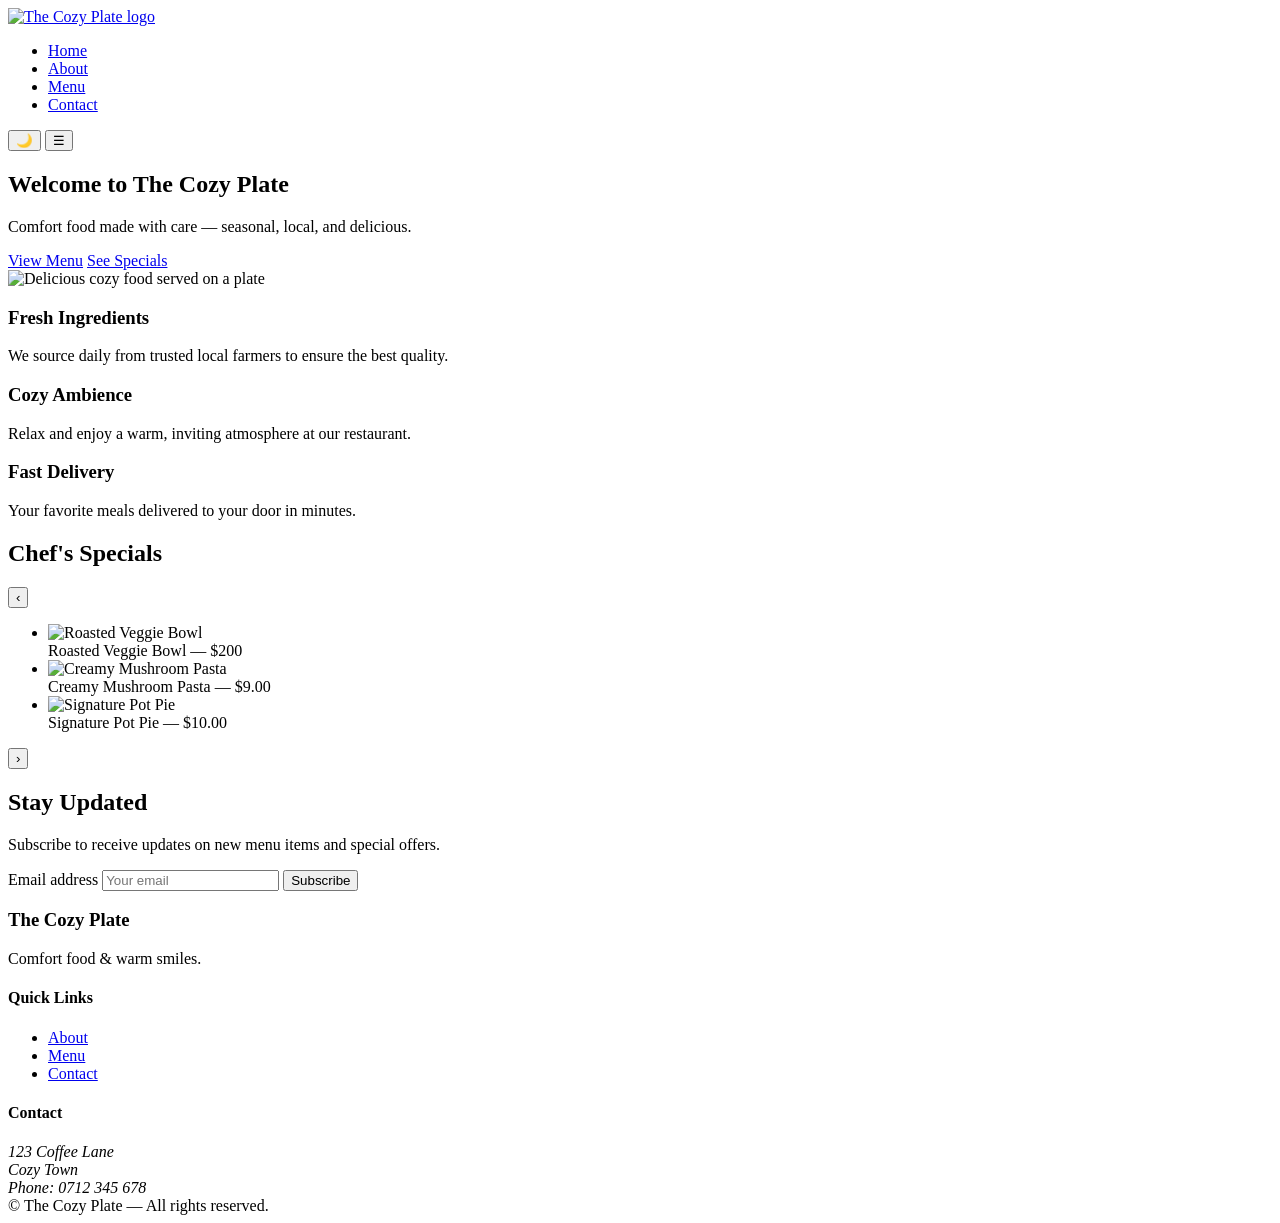
==== index.html @ 81505d91 "Add files via upload" ====
<!doctype html>
<html lang="en">
<head>
  <meta charset="utf-8" />
  <meta name="viewport" content="width=device-width, initial-scale=1" />
  <title>The Cozy Plate — Home</title>
  <link rel="icon" href="favicon.ico" />
  <link rel="stylesheet" href="css/style.css" />
  <meta name="description" content="The Cozy Plate — Comfort food made with care, seasonal and locally sourced." />
</head>

<body>
  <header class="site-header">
    <div class="container header-inner">
      <a href="index.html" class="logo">
        <img src="images/The Cozy Plate logo.jpg" alt="The Cozy Plate logo" />
      </a>

      <nav class="main-nav" aria-label="Main navigation">
        <ul>
          <li><a href="index.html" aria-current="page">Home</a></li>
          <li><a href="about.html">About</a></li>
          <li><a href="services.html">Menu</a></li>
          <li><a href="contact.html">Contact</a></li>
        </ul>
      </nav>

      <div class="controls">
        <button id="themeToggle" class="btn small" aria-label="Toggle dark/light theme">🌙</button>
        <button id="menuToggle" class="btn small menu-btn" aria-label="Toggle navigation menu" aria-expanded="false">☰</button>
      </div>
    </div>
  </header>

  <main>
    <!-- Hero Section -->
    <section class="hero" aria-labelledby="heroTitle">
      <div class="container hero-grid">
        <div class="hero-text">
          <h1 id="heroTitle">Welcome to <span class="accent">The Cozy Plate</span></h1>
          <p>Comfort food made with care — seasonal, local, and delicious.</p>
          <div class="cta-row">
            <a class="btn primary" href="services.html">View Menu</a>
            <a class="btn ghost" href="#carousel">See Specials</a>
          </div>
        </div>
        <div class="hero-media">
          <img src="images/Roasted Veggie Bowl.jpg" alt="Delicious cozy food served on a plate" />
        </div>
      </div>
    </section>

    <!-- Features Section -->
    <section class="features container" aria-label="Our Features">
      <article class="feature-card" aria-labelledby="feature1Title">
        <h3 id="feature1Title">Fresh Ingredients</h3>
        <p>We source daily from trusted local farmers to ensure the best quality.</p>
      </article>

      <article class="feature-card" aria-labelledby="feature2Title">
        <h3 id="feature2Title">Cozy Ambience</h3>
        <p>Relax and enjoy a warm, inviting atmosphere at our restaurant.</p>
      </article>

      <article class="feature-card" aria-labelledby="feature3Title">
        <h3 id="feature3Title">Fast Delivery</h3>
        <p>Your favorite meals delivered to your door in minutes.</p>
      </article>
    </section>

    <!-- Carousel Section -->
    <section id="carousel" class="carousel container" aria-label="Chef's Specials">
      <h2>Chef's Specials</h2>
      <div class="carousel-frame">
        <button class="carousel-btn prev" aria-label="Previous slide">‹</button>

        <ul class="carousel-slides" id="carouselSlides">
          <li class="slide">
            <img src="images/Roasted Veggie Bowl.jpg" alt="Roasted Veggie Bowl" />
            <div class="slide-caption">Roasted Veggie Bowl — $200</div>
          </li>

          <li class="slide">
            <img src="images/mushroom-pasta.jpg" alt="Creamy Mushroom Pasta" />
            <div class="slide-caption">Creamy Mushroom Pasta — $9.00</div>
          </li>

          <li class="slide">
            <img src="images/pot-pie.jpg" alt="Signature Pot Pie" />
            <div class="slide-caption">Signature Pot Pie — $10.00</div>
          </li>
        </ul>

        <button class="carousel-btn next" aria-label="Next slide">›</button>
      </div>
    </section>

    <!-- Newsletter Section -->
    <section class="newsletter container" aria-labelledby="newsletterTitle">
      <h2 id="newsletterTitle">Stay Updated</h2>
      <p>Subscribe to receive updates on new menu items and special offers.</p>

      <form id="signupForm" class="inline-form" novalidate>
        <label for="signupEmail" class="sr-only">Email address</label>
        <input type="email" id="signupEmail" placeholder="Your email" required />
        <button class="btn primary" type="submit">Subscribe</button>
      </form>

      <small id="signupMsg" class="muted" aria-live="polite"></small>
    </section>
  </main>

  <!-- Footer -->
  <footer class="site-footer" aria-label="Footer">
    <div class="container footer-grid">
      <div>
        <h3>The Cozy Plate</h3>
        <p>Comfort food & warm smiles.</p>
      </div>

      <nav>
        <h4>Quick Links</h4>
        <ul class="plain-list">
          <li><a href="about.html">About</a></li>
          <li><a href="services.html">Menu</a></li>
          <li><a href="contact.html">Contact</a></li>
        </ul>
      </nav>

      <div>
        <h4>Contact</h4>
        <address>
          123 Coffee Lane<br />
          Cozy Town<br />
          Phone: 0712 345 678
        </address>
      </div>
    </div>

    <div class="container copyright">
      &copy; <span id="year"></span> The Cozy Plate — All rights reserved.
    </div>
  </footer>

  <script src="js/main.js" defer></script>
</body>
</html>
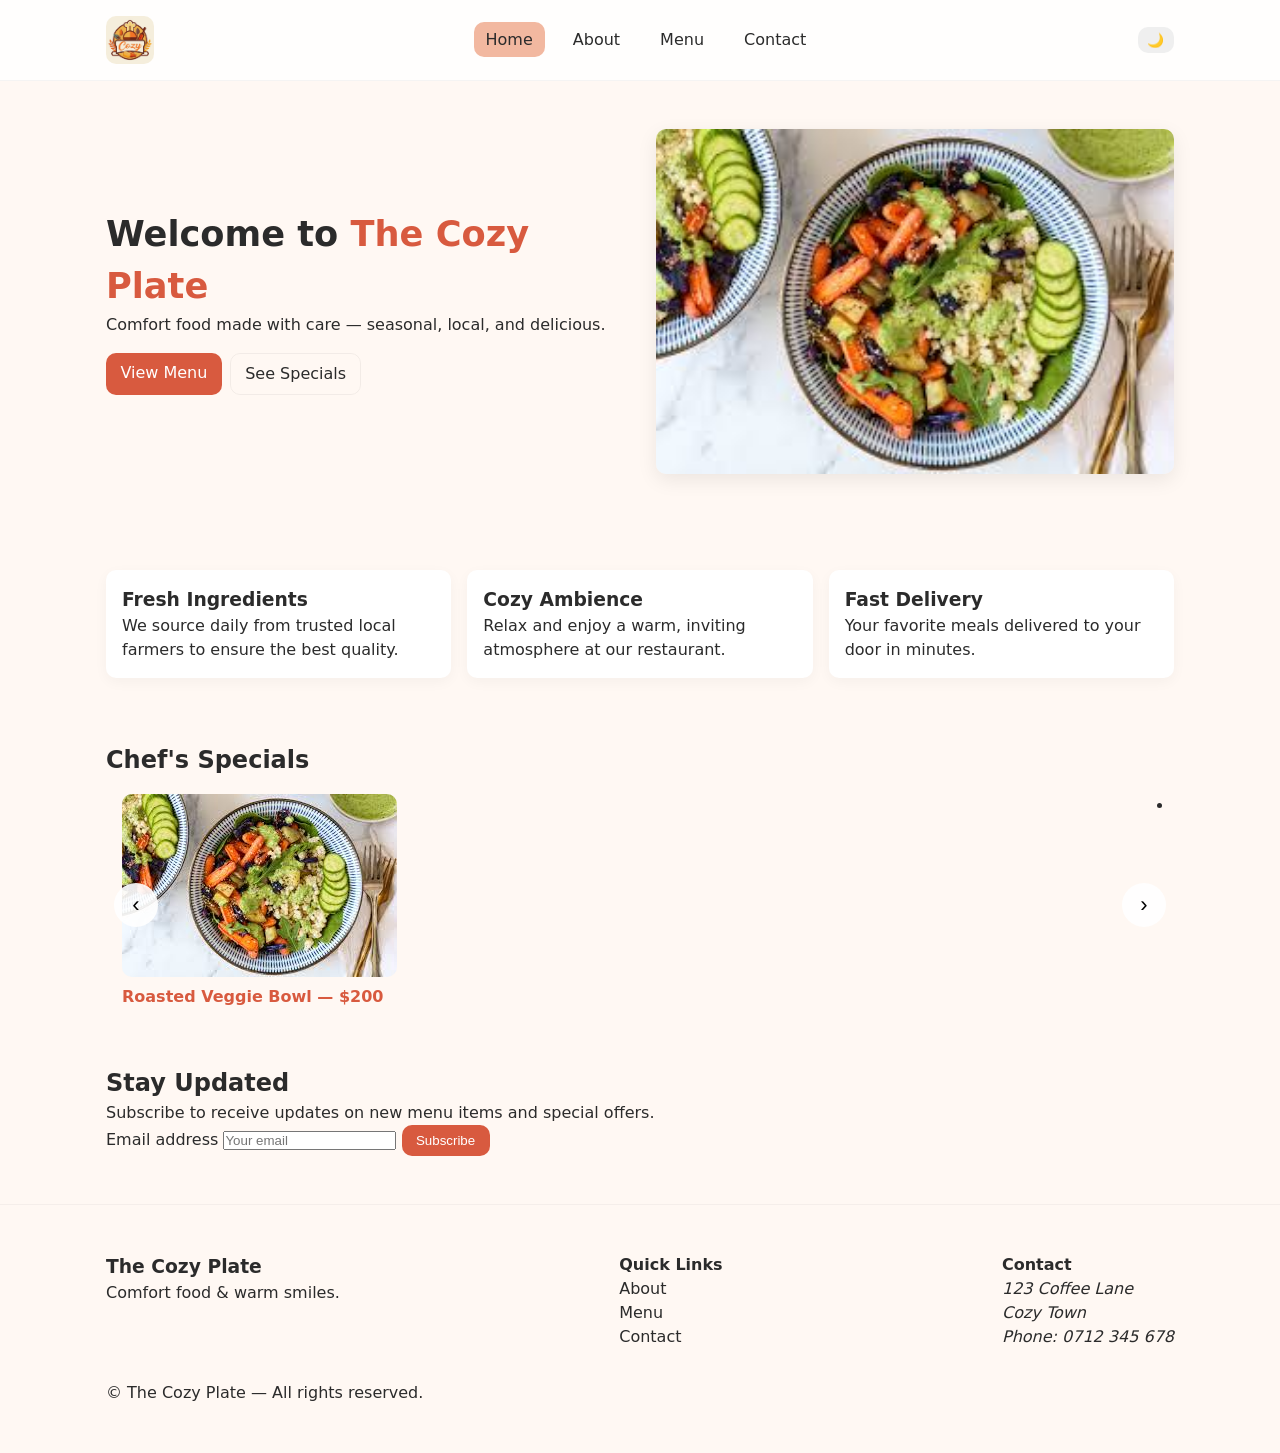
==== commit 01a69109: "cc" ====
--- a/index.html
+++ b/index.html
@@ -5,7 +5,7 @@
   <meta name="viewport" content="width=device-width, initial-scale=1" />
   <title>The Cozy Plate — Home</title>
   <link rel="icon" href="favicon.ico" />
-  <link rel="stylesheet" href="css/style.css" />
+  <link rel="stylesheet" href="style.css" />
   <meta name="description" content="The Cozy Plate — Comfort food made with care, seasonal and locally sourced." />
 </head>
 
@@ -13,7 +13,7 @@
   <header class="site-header">
     <div class="container header-inner">
       <a href="index.html" class="logo">
-        <img src="images/The Cozy Plate logo.jpg" alt="The Cozy Plate logo" />
+        <img src="The Cozy Plate logo.jpg" alt="The Cozy Plate logo" />
       </a>
 
       <nav class="main-nav" aria-label="Main navigation">
@@ -45,7 +45,7 @@
           </div>
         </div>
         <div class="hero-media">
-          <img src="images/Roasted Veggie Bowl.jpg" alt="Delicious cozy food served on a plate" />
+          <img src="Roasted Veggie Bowl.jpg" alt="Delicious cozy food served on a plate" />
         </div>
       </div>
     </section>
@@ -76,17 +76,17 @@
 
         <ul class="carousel-slides" id="carouselSlides">
           <li class="slide">
-            <img src="images/Roasted Veggie Bowl.jpg" alt="Roasted Veggie Bowl" />
+            <img src="Roasted Veggie Bowl.jpg" alt="Roasted Veggie Bowl" />
             <div class="slide-caption">Roasted Veggie Bowl — $200</div>
           </li>
 
           <li class="slide">
-            <img src="images/mushroom-pasta.jpg" alt="Creamy Mushroom Pasta" />
+            <img src="mushroom-pasta.jpg" alt="Creamy Mushroom Pasta" />
             <div class="slide-caption">Creamy Mushroom Pasta — $9.00</div>
           </li>
 
           <li class="slide">
-            <img src="images/pot-pie.jpg" alt="Signature Pot Pie" />
+            <img src="pot-pie.jpg" alt="Signature Pot Pie" />
             <div class="slide-caption">Signature Pot Pie — $10.00</div>
           </li>
         </ul>
@@ -142,6 +142,7 @@
     </div>
   </footer>
 
-  <script src="js/main.js" defer></script>
+  <script src="script.js" defer></script>
 </body>
 </html>
+
--- a/style.css
+++ b/style.css
@@ -0,0 +1,374 @@
+/* ==============================
+   The Cozy Plate — 10/10 CSS
+   Fully responsive, accessible, dark mode ready
+   ============================== */
+
+/* ========== Variables & Theme ========== */
+:root {
+  --bg: #fff8f3;
+  --card: #ffffff;
+  --text: #2b2b2b;
+  --muted: #6c6c6c;
+  --accent: #d85a3f;
+  --accent-2: #f2b8a0;
+  --nav: #ffffffcc;
+
+  --radius: 10px;
+  --transition: 0.3s ease;
+}
+
+/* Dark mode theme */
+html.dark {
+  --bg: #0f1412;
+  --card: #121817;
+  --text: #e6efe9;
+  --muted: #9aa69c;
+  --accent: #ff8a65;
+  --accent-2: #ca9b8b;
+  --nav: #0f1417cc;
+}
+
+/* ========== Base ========== */
+* {
+  box-sizing: border-box;
+  margin: 0;
+  padding: 0;
+}
+
+body {
+  font-family: Inter, system-ui, -apple-system, 'Segoe UI', Roboto, Arial, sans-serif;
+  background-color: var(--bg);
+  color: var(--text);
+  line-height: 1.5;
+}
+
+img {
+  max-width: 100%;
+  display: block;
+  border-radius: var(--radius);
+}
+
+a {
+  text-decoration: none;
+  color: inherit;
+}
+
+.container {
+  max-width: 1100px;
+  margin: 0 auto;
+  padding: 1rem;
+}
+
+/* ========== Header ========== */
+.site-header {
+  position: sticky;
+  top: 0;
+  background: var(--nav);
+  backdrop-filter: blur(6px);
+  z-index: 50;
+  border-bottom: 1px solid rgba(0, 0, 0, 0.04);
+}
+
+.header-inner {
+  display: flex;
+  align-items: center;
+  justify-content: space-between;
+  gap: 1rem;
+}
+
+.logo img {
+  height: 48px;
+}
+
+.main-nav ul {
+  display: flex;
+  gap: 1rem;
+  list-style: none;
+}
+
+.main-nav a {
+  padding: 0.5rem 0.75rem;
+  border-radius: var(--radius);
+  transition: background var(--transition);
+}
+
+.main-nav a:hover,
+.main-nav a[aria-current] {
+  background: var(--accent-2);
+}
+
+.controls {
+  display: flex;
+  gap: 0.5rem;
+}
+
+.menu-btn {
+  display: none;
+  border-radius: var(--radius);
+}
+
+/* ========== Buttons ========== */
+.btn {
+  border: none;
+  cursor: pointer;
+  padding: 0.5rem 0.9rem;
+  border-radius: var(--radius);
+  transition: background var(--transition);
+}
+
+.btn.primary {
+  background: var(--accent);
+  color: #fff;
+}
+
+.btn.ghost {
+  background: transparent;
+  border: 1px solid rgba(0, 0, 0, 0.05);
+}
+
+.btn.small {
+  padding: 0.3rem 0.6rem;
+}
+
+/* ========== Hero ========== */
+.hero {
+  padding: 2rem 0;
+}
+
+.hero-grid {
+  display: grid;
+  grid-template-columns: 1fr minmax(280px, 1fr);
+  gap: 2rem;
+  align-items: center;
+}
+
+.hero-text h1 {
+  font-size: 2.2rem;
+}
+
+.accent {
+  color: var(--accent);
+}
+
+.hero-media img {
+  width: 100%;
+  border-radius: var(--radius);
+  box-shadow: 0 6px 20px rgba(0, 0, 0, 0.08);
+}
+
+.cta-row {
+  margin-top: 1rem;
+  display: flex;
+  gap: 0.5rem;
+  flex-wrap: wrap;
+}
+
+/* ========== Features ========== */
+.features {
+  display: grid;
+  grid-template-columns: repeat(auto-fit, minmax(240px, 1fr));
+  gap: 1rem;
+  margin-top: 2rem;
+}
+
+.feature-card {
+  background: var(--card);
+  padding: 1rem;
+  border-radius: var(--radius);
+  box-shadow: 0 4px 14px rgba(0, 0, 0, 0.04);
+}
+
+/* ========== Carousel ========== */
+.carousel {
+  margin-top: 2rem;
+}
+
+.carousel-frame {
+  position: relative;
+  overflow: hidden;
+}
+
+.carousel-slides {
+  display: flex;
+  transition: transform 0.5s ease;
+}
+
+.slide {
+  min-width: 100%;
+  padding: 1rem;
+}
+
+.slide-caption {
+  padding: 0.5rem 0;
+  font-weight: 600;
+  color: var(--accent);
+}
+
+.carousel-btn {
+  position: absolute;
+  top: 50%;
+  transform: translateY(-50%);
+  background: rgba(255, 255, 255, 0.9);
+  border-radius: 50%;
+  width: 44px;
+  height: 44px;
+  border: none;
+  font-size: 22px;
+  cursor: pointer;
+}
+
+.carousel-btn.prev {
+  left: 8px;
+}
+
+.carousel-btn.next {
+  right: 8px;
+}
+
+/* ========== Menu ========== */
+.menu-grid .grid {
+  display: grid;
+  grid-template-columns: repeat(auto-fit, minmax(240px, 1fr));
+  gap: 1rem;
+}
+
+.menu-card {
+  background: var(--card);
+  padding: 1rem;
+  border-radius: var(--radius);
+}
+
+.menu-card img {
+  border-radius: var(--radius);
+}
+
+.price {
+  font-weight: 700;
+  color: var(--accent);
+}
+
+/* ========== Team ========== */
+.team-grid {
+  display: grid;
+  grid-template-columns: repeat(auto-fit, minmax(200px, 1fr));
+  gap: 1rem;
+}
+
+.team-card img {
+  width: 100%;
+  height: auto;
+  aspect-ratio: 1/1;
+  object-fit: cover;
+}
+
+/* ========== Contact ========== */
+.contact-grid {
+  display: grid;
+  grid-template-columns: 1fr minmax(280px, 1fr);
+  gap: 2rem;
+}
+
+.contact-form {
+  display: flex;
+  flex-direction: column;
+  gap: 0.6rem;
+}
+
+.contact-form input,
+.contact-form textarea {
+  padding: 0.6rem;
+  border-radius: var(--radius);
+  border: 1px solid rgba(0, 0, 0, 0.08);
+  width: 100%;
+  font-family: inherit;
+}
+
+.muted {
+  color: var(--muted);
+}
+
+.small {
+  font-size: 0.85rem;
+}
+
+/* ========== Footer ========== */
+.site-footer {
+  border-top: 1px solid rgba(0, 0, 0, 0.04);
+  padding: 2rem 0;
+  margin-top: 2rem;
+}
+
+.footer-grid {
+  display: flex;
+  flex-wrap: wrap;
+  gap: 2rem;
+  justify-content: space-between;
+}
+
+.plain-list {
+  list-style: none;
+  padding: 0;
+  margin: 0;
+}
+
+/* ========== Responsive ========== */
+@media (max-width: 900px) {
+  .hero-grid {
+    grid-template-columns: 1fr;
+  }
+
+  .features {
+    grid-template-columns: 1fr;
+  }
+
+  .contact-grid {
+    grid-template-columns: 1fr;
+  }
+}
+
+@media (max-width: 700px) {
+  .main-nav {
+    display: none;
+  }
+
+  .menu-btn {
+    display: inline-block;
+  }
+
+  .menu-btn[aria-expanded="true"] + .main-nav {
+    display: block;
+    position: absolute;
+    left: 0;
+    right: 0;
+    top: 64px;
+    background: var(--nav);
+    padding: 1rem;
+  }
+
+  .main-nav ul {
+    flex-direction: column;
+    gap: 0;
+  }
+
+  .main-nav a {
+    display: block;
+    padding: 0.6rem 0;
+  }
+
+  .hero-text h1 {
+    font-size: 1.6rem;
+  }
+}
+
+/* ========== Accessibility ========== */
+a:focus,
+button:focus,
+input:focus,
+textarea:focus {
+  outline: 3px solid rgba(216, 90, 63, 0.35);
+  outline-offset: 2px;
+}
+
+.hidden {
+  display: none;
+}
